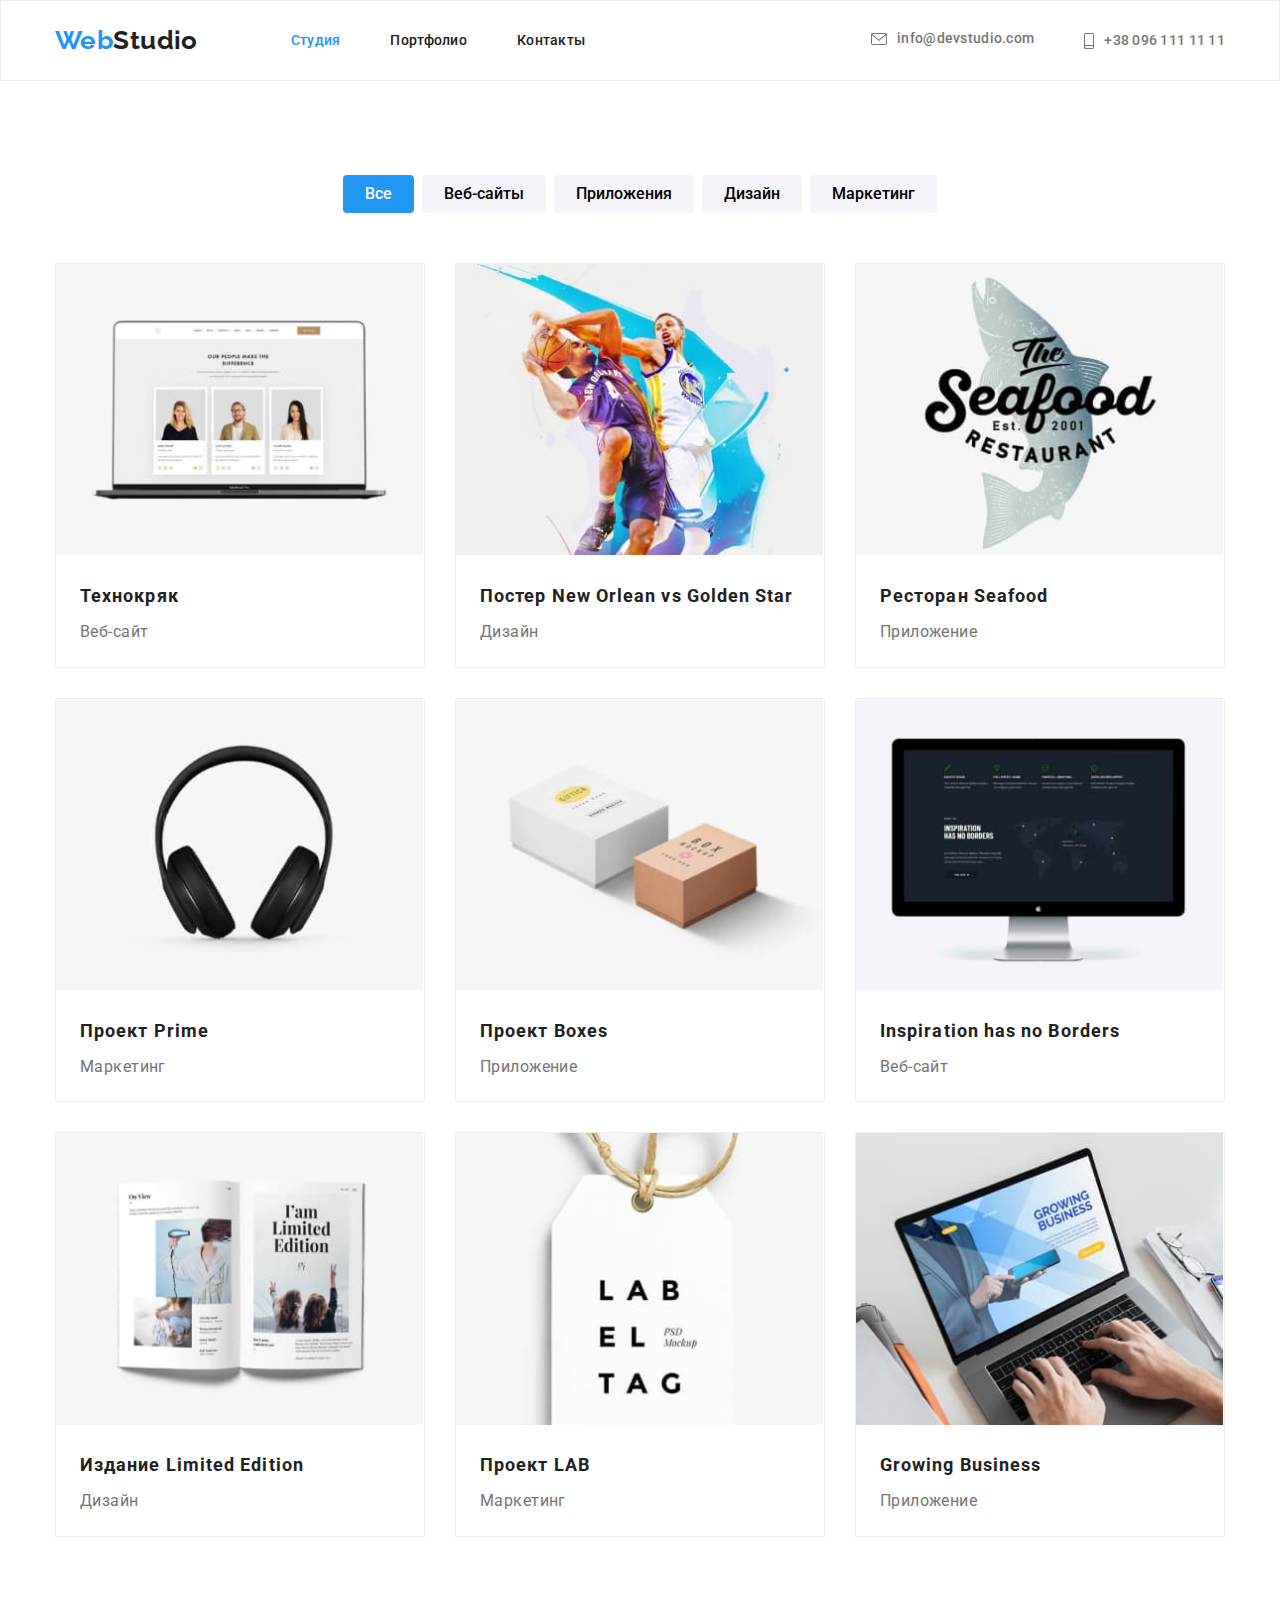
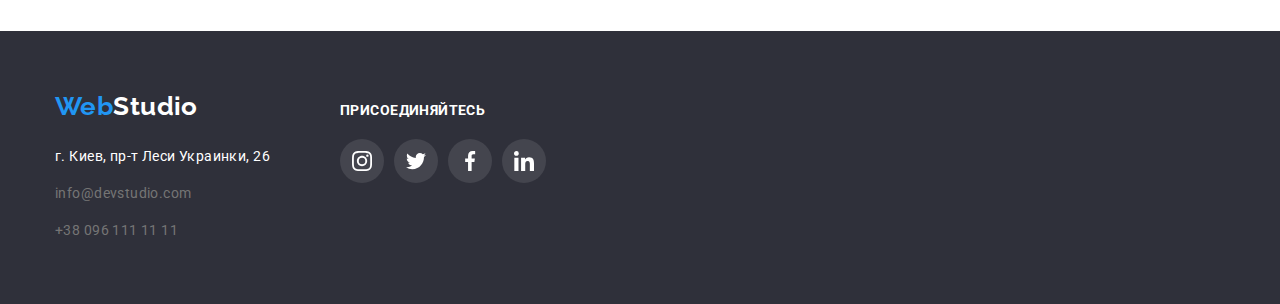
==== portfolio.html @ 89e28541 "add modal" ====
<!DOCTYPE html>
<html lang="en">

<head>
    <meta charset="UTF-8">
    <meta name="viewport" content="width=device-width, initial-scale=1.0">
    <link rel="stylesheet" href="https://cdnjs.cloudflare.com/ajax/libs/modern-normalize/1.0.0/modern-normalize.min.css" integrity="sha512-ISS7cAi1PEhQ8jnbJpJZMd29NlhNj4AWYyLOSp2CE/CsHxTCu+r+t0D2yoJudVrd0/8fTVPUVDzY5Tvli75u/g==" crossorigin="anonymous" referrerpolicy="no-referrer" />
    <link href="https://fonts.googleapis.com/css2?family=Raleway:wght@700&family=Roboto:ital,wght@0,400;0,500;0,700;0,900;1,400&display=swap" rel="stylesheet">
    <link rel="stylesheet" href="css/style.css">
    <title>WebStudio</title>
</head>

<body>
     <!--Шапка сайта-->
     <header class="header">
        <div class="container header__block">
            <a href="#" aria-label="WebStudio link" class="menu-logo logo-blue"><span>Web</span>Studio</a>
                <nav class="menu__body">
                    <ul class="menu__list">
                        <li class="menu__item ">
                            <a href="./index.html" class="menu__link menu-blue">Студия</a>
                        </li>
                        <li class="menu__item">
                            <a href="./portfolio.html" class="menu__link menu">Портфолио</a>
                        </li>
                        <li class="menu__item">
                            <a href="#" class="menu__link menu">Контакты</a>
                        </li>
                    </ul>
                </nav>
                <ul class="address__list">
                    <li class="address__item">
                        <a href="mailto:info@devstudio.com" class="address__link address-grey"><svg class="link-icon"  width="16" height="12">
                            <use href="./img/icon/symbol.svg#icon-envelope" class="icon" ></use>
                        </svg>info@devstudio.com</a>
                    </li>
                    <li class="address__item">
                        <a href="tel:+380961111111" class="address__link address-grey"><svg class="link-icon" width="10" height="16">
                            <use href="./img/icon/symbol.svg#icon-smartphone" ></use>
                        </svg>+38 096 111 11 11</a>
                    </li>
                </ul>
        </div>
    </header>
    <main class="main">
        <!--Меню-->
        <section class="section menu__button">
            <div class="container">
                <ul class="menu__button-list">
                    <li class="menu__button-item">
                        <button type="button" class="button-menu blue">Все</button>
                    </li>
                    <li class="menu__button-item">
                        <button type="button" class="button-menu">Веб-сайты</button>
                    </li>
                    <li class="menu__button-item">
                        <button type="button" class="button-menu">Приложения</button>
                    </li>
                    <li class="menu__button-item">
                        <button type="button" class="button-menu">Дизайн</button>
                    </li>
                    <li class="menu__button-item">
                        <button type="button" class="button-menu">Маркетинг</button>
                    </li>
                </ul>
            
        <!-- Примеры  -->
                <ul  class="exmaple__list">
                    <li  class="exmaple__item">
                        <a href="#" class="exmaple__item-link">
                            <div class="exmaple-box">
                                <img  src="./img/portfolio/img1.jpg" alt="фото Технокряк" width="370" hieght="294" />
                                <div class="exmaple-overlay">
                                    <p>Ресурс предлагает комплексные предложения с разным уровнем функционала и сервисов. Все это позволит посетителю получить исчерпывающие сведения о компании или частном лице.</p>
                                </div>
                            </div>
                        <h3 class="exmaple__item-title exmaple-link">Технокряк</h3>
                        <p class="elements__title-item exmaple-link">Веб-сайт</p>
                        </a>
                        
                    </li>
                    <li class="exmaple__item">
                        <a href="#" class="exmaple__item-link">
                            <div class="exmaple-box">
                            <img src="./img/portfolio/img2.jpg" alt="фото Постер New Orlean vs Golden Star" width="370" hieght="294" />
                            <div class="exmaple-overlay">
                                <p>Ресурс предлагает комплексные предложения с разным уровнем функционала и сервисов. Все это позволит посетителю получить исчерпывающие сведения о компании или частном лице.</p>
                            </div>
                            </div>
                            <h3 class="exmaple__item-title">Постер New Orlean vs Golden Star</h3>
                            <p class="elements__title-item">Дизайн</p>
                        </a>
                       
                    </li>
                    <li class="exmaple__item">
                        <a href="#" class="exmaple__item-link">
                            <div class="exmaple-box">
                            <img src="./img/portfolio/img3.jpg" alt="фото Ресторан Seafood" width="370" hieght="294" />
                            <div class="exmaple-overlay">
                                <p>Ресурс предлагает комплексные предложения с разным уровнем функционала и сервисов. Все это позволит посетителю получить исчерпывающие сведения о компании или частном лице.</p>
                            </div>
                            </div>
                            <h3 class="exmaple__item-title">Ресторан Seafood</h3>
                            <p class="elements__title-item">Приложение</p>
                            
                        </a>
                        
                    </li>
                    <li class="exmaple__item">
                        <a href="#" class="exmaple__item-link">
                            <div class="exmaple-box">
                            <img src="./img/portfolio/img4.jpg" alt="фото Проект Prime" width="370" hieght="294" />
                            <div class="exmaple-overlay">
                                <p>Ресурс предлагает комплексные предложения с разным уровнем функционала и сервисов. Все это позволит посетителю получить исчерпывающие сведения о компании или частном лице.</p>
                            </div>
                            </div>
                            <h3 class="exmaple__item-title">Проект Prime</h3>
                            <p class="elements__title-item">Маркетинг</p>
                        </a>
                    </li>
                    <li class="exmaple__item">
                        <a href="#" class="exmaple__item-link">
                            <div class="exmaple-box">
                            <img src="./img/portfolio/img5.jpg" alt="фото Проект Boxes" width="370" hieght="294" />
                            <div class="exmaple-overlay">
                                <p>Ресурс предлагает комплексные предложения с разным уровнем функционала и сервисов. Все это позволит посетителю получить исчерпывающие сведения о компании или частном лице.</p>
                            </div>
                            </div>
                            <h3 class="exmaple__item-title">Проект Boxes</h3>
                            <p class="elements__title-item">Приложение</p>
                        </a>
                      
                    </li>
                    <li class="exmaple__item">
                        <a href="#" class="exmaple__item-link">
                            <div class="exmaple-box">
                            <img src="./img/portfolio/img6.jpg" alt="фото Inspiration has no Borders" width="370" hieght="294" />
                            <div class="exmaple-overlay">
                                <p>Ресурс предлагает комплексные предложения с разным уровнем функционала и сервисов. Все это позволит посетителю получить исчерпывающие сведения о компании или частном лице.</p>
                            </div>
                            </div>
                            <h3 class="exmaple__item-title">Inspiration has no Borders</h3>
                            <p class="elements__title-item">Веб-сайт</p>
                        </a>
                       
                    </li>
                    <li class="exmaple__item">
                        <a href="#" class="exmaple__item-link">
                         <div class="exmaple-box">
                        <img src="./img/portfolio/img7.jpg" alt="фото Издание Limited Edition" width="370" hieght="294" />
                        <div class="exmaple-overlay">
                            <p>Ресурс предлагает комплексные предложения с разным уровнем функционала и сервисов. Все это позволит посетителю получить исчерпывающие сведения о компании или частном лице.</p>
                        </div>
                        </div>
                        <h3 class="exmaple__item-title">Издание Limited Edition</h3>
                        <p class="elements__title-item">Дизайн</p>
                        </a>
                    </li>
                    <li class="exmaple__item">
                        <a href="#" class="exmaple__item-link">
                        <div class="exmaple-box">    
                        <img src="./img/portfolio/img8.jpg" alt="фотоПроект LAB" width="370" hieght="294"/>
                        <div class="exmaple-overlay">
                            <p>Ресурс предлагает комплексные предложения с разным уровнем функционала и сервисов. Все это позволит посетителю получить исчерпывающие сведения о компании или частном лице.</p>
                        </div>
                        </div>
                        <h3 class="exmaple__item-title">Проект LAB</h3>
                        <p class="elements__title-item">Маркетинг</p>
                        </a>
                    </li>
                    <li class="exmaple__item">
                        <a href="#" class="exmaple__item-link">
                        <div class="exmaple-box">  
                        <img src="./img/portfolio/img9.jpg" alt="фото Growing Business" width="370" hieght="294" />
                        <div class="exmaple-overlay">
                            <p>Ресурс предлагает комплексные предложения с разным уровнем функционала и сервисов. Все это позволит посетителю получить исчерпывающие сведения о компании или частном лице.</p>
                        </div>
                        </div>
                        <h3 class="exmaple__item-title">Growing Business</h3>
                        <p class="elements__title-item">Приложение</p>
                        </a>
                    </li>
                </ul>
        </div> 
        </section>
    </main>
    <!--Футер-->
    <footer class="footer">
        <div class="container ">
            <address class="footer__address">
                <div class="primary-list">
                    <a href="" aria-label="WebStudio link" class="footer-logo logo-blue"><span>Web</span>Studio</a>
                    <ul class="footer__address__list">
                        <li class="footer__address__item">
                            <a href="https://goo.gl/maps/piqngm7oDQpEDh6u6" target="_blank" rel="noopener nofollow noreferrer" class="footer-white">г. Киев, пр-т Леси Украинки, 26</a>
                        </li>
                        <li class="footer__address__item">
                            <a href="mailto:info@devstudio.com" class="footer-grey">info@devstudio.com</a>
                        </li>
                        <li class="footer__address__item">
                            <a href="tel:+380961111111" class="footer-grey">+38 096 111 11 11</a>
                        </li>
                    </ul>
                </div>
                <div class="add-to-us">
                    <p class="add-to-us-title">присоединяйтесь</p>
                    <ul class="add-to-us-list">
                        <li class="add-to-us-item"><a href="#" class="add-to-us-link"><svg class="icon-link footer-color-link">
                            <use href="./img/icon/symbol.svg#icon-instagram-2" ></use>
                        </svg></a></li>
                        <li class="add-to-us-item"><a href="#" class="add-to-us-link "><svg class="icon-link footer-color-link">
                            <use href="./img/icon/symbol.svg#icon-twitter-1" ></use>
                        </svg></a></li>
                        <li class="add-to-us-item"><a href="#" class="add-to-us-link "><svg class="icon-link footer-color-link">
                            <use href="./img/icon/symbol.svg#icon-facebook-1" ></use>
                        </svg></a></li>
                        <li class="add-to-us-item"><a href="#" class="add-to-us-link "><svg class="icon-link footer-color-link">
                            <use href="./img/icon/symbol.svg#icon-linkedin-1" ></use>
                        </svg></a></li>
                    </ul>   
                </div>
            </address>
        </div>
    </footer>

</body>

</html>
---- css/style.css ----
*,*::before,*::after{
    padding: 0;
    margin: 0;
    border: 0;
    box-sizing: border-box;
}
:root {
    --brand-color:  #2196F3;
    --fon-color: #2F303A;
    --fonts-title-color: #212121;
    --fonts-color: #757575;
    --white-color: #fff;
    --background-fon-button:#F5F4FA;
     --fons-icon-color:#AFB1B8;
}
.section{
    padding: 94px 0;
}
body {
    font-family: 'Roboto';
    font-size: 14px;
    line-height: 2;
    letter-spacing: 0.03em;
    color: var(--fonts-color);
}
a{
    text-decoration: none;
}
ul,ol,li{
    list-style: none;
}
h1,h2,h3,h4,h5,h6,p{
    margin-top: 0;
    margin-bottom: 0;
}
img{
    display: block;
    height: auto;
    width: 100%;
}

/* ==================================================== */
/* ==================================================== */
.container{
    max-width: 1200px;
    margin: 0px auto;
    padding: 0px 15px;
}
.header{
    padding: 24px 0;
   border: 1px solid #ECECEC;
}
.header__block{
    display: flex;
    align-items:center;
}

/* ==================================================== */
/* ==================================================== */
.hero{
    padding: 200px 0px;
    text-align: center;
}

.footer{
    background-color: var(--fon-color);
}
.overlay{
    max-width: 1600px;
    height: 600px;
    margin: auto;
   background-color: #C4C4C4;;
    background-image: linear-gradient(
        to right,
         rgba(47, 48, 58, 0.4),
         rgba(47, 48, 58, 0.4) ),url(../img/bgi.jpg);
        background-repeat: no-repeat;
        background-position: center;
        background-size: cover;

}
/* ==================================================== */
/* ==================================================== */

.what-we-do{
    padding-top: 0px;
}
.what-we-do-wrapper{
    position: relative;
}
.what-we-do-wrapper::before{
    content: '';
    display: inline-block;
    position: absolute;
    width: 370px;
	height: 70px;
	left: 0;
	bottom: 0;
   opacity: 1;
    background: rgba(47, 48, 58, 0.8);
}
.about-us__list{
    display: flex;
    justify-content: center;
    
}

.about-us__item{


}
.about-us__list-link{
display: flex;
justify-content: center;
align-items: center;
width: 270px;
height: 120px;
background: #F5F4FA;
border-radius: 4px;
margin-bottom: 30px;
}
.about-us__list-icon{
    width: 70px;
    height: 70px;
}
.about-us__item{
    max-width: 270px;
    
}

.about-us__item:not(:last-child){
    margin: 0px 30px 0px 0px;
}
/* ========================title============================ */
/* ======================================================== */
.subtitle{
    font-style: normal;
    font-weight: 700;
    font-size: 14px;
    line-height: 1.2;
    text-transform: uppercase;
}
.about-us__title {
    color: var(--fonts-title-color);
}
.what-we-do__title{
    color: var(--white-color);
    display: block;
    position: absolute;
    left: 0;
    bottom:0;
    padding: 27px 82px; 
   
}
.about-us__title:not(:last-child){
    margin: 0px 0px 10px 0px;
}
.our-team__title{
    font-weight: 500;
    font-size: 16px;
    line-height: 1.2;
    color: var(--fonts-title-color);
    
 }
 .our-team__title:not(:last-child){
  padding: 30px 0px 10px 0px;
 }
 .elements__title{
    font-size: 16px;
    line-height: 1.2;
    text-align: center;
    margin-bottom: 16px;
}

.elements__title-item{
    font-size: 16px;
    line-height: 1.8; 
}
.add-to-us-title{
    width: 144px;
    height: 16px;

    font-weight: 700;
    font-size: 14px;
    line-height: 1.14;
    letter-spacing: 0.03em;
    text-transform: uppercase;

    color: var(--white-color);
}
.title-block_text{
    width: 693px;
    margin-left: auto;
    margin-right: auto;
    margin-bottom: 30px;
}
.title-block_text{
    font-weight: 900;
    font-size: 44px;
    line-height: 1.4;
    letter-spacing: 0.06em;
    text-transform: uppercase;
    color: var(--white-color);
    
}
.block-text__title{
    font-size: 36px;
    line-height: 1.2;
    color: var(--fonts-title-color);
    text-align: center;
    margin-bottom: 50px;
}

.exmaple__item-title{
    font-size: 18px;
    line-height: 2;
    letter-spacing: 0.06em;
    color:var(--fonts-title-color);
}
/* ==================================================== */
/* ==================================================== */

.what-we-do__list, .our-team__list{
    display: flex;
}
.what-we-do__item:not(:last-child),.our-team__item:not(:last-child) {
    margin: 0px 30px 0px 0px;
}

/* ==================================================== */
/* ==================================================== */


.our-team__item{
    background-color: #fff;
}
.our-team{
    text-align: center;
    background-color: var(--background-fon-button);

}

.our-team__item{
    box-shadow: 0px 1px 3px rgba(0, 0, 0, 0.12), 0px 1px 1px rgba(0, 0, 0, 0.14), 0px 2px 1px rgba(0, 0, 0, 0.2);
    border-radius: 0px 0px 4px 4px;
}

.elements__title-item{
    color: var(--fonts-color);
}
.exmaple__item-link{
    display: block;
}
.exmaple-link{
    display: block;
}
.our-team-elements{
    padding: 0px 0px 0px 0px;
}
/* ==================================================== */
/* ==================================================== */

.footer{
    padding: 60px 0;
}
 .footer-white{
     cursor: default;
     line-height: 1.7;
   color: var(--white-color);
 } 
 
 .address, .footer__address{
     font-style: normal;
 }

 .footer__address__item:not(:last-child){
     margin-bottom: 9px;
 }

 .footer-logo{
    display: block;
    margin-bottom: 20px;
  color:var(--white-color);
 }
 .footer-white{
    font-style: normal;
    line-height: 1.7;
  color: var(--white-color);
}
.footer-grey{
    color: var(--fonts-color);
}
/* ======================button============================== */
/* ========================================================= */
.button-blue{
    border-radius: 4px;
    font-weight: 700;
    font-size: 16px;
    line-height: 1.9;
    letter-spacing: 0.06em;
    color:var(--white-color);
    background: var(--brand-color);
    padding: 10px 32px;
    cursor: pointer; 
   
}

 .button-menu_blue{
    background: var(--brand-color);
    color: var(--white-color);
 }
.button-menu{
    font-family: inherit;
    font-weight: 500;
    font-size: 16px;
    line-height: 1.6;
    background: var(--background-fon-button);
    border-radius: 4px;
    cursor: pointer;
    padding: 6px 22px;
   
}
.menu__button-list{
    display: flex;
    justify-content: center;
   margin-bottom: 50px;
}
.menu__button-item:not(:last-child){
    margin: 0px 8px 0px 0px;
}

 /* ==================================================== */
/* ==================================================== */
.menu__body{
    margin-right: auto;
}
.menu__list{
    display: flex;
 }
.menu__item:not(:last-child){
   margin: 0px 50px 0px 0px;
 }

.menu-blue{
        color: var(--brand-color);
}

.menu{
    font-weight: 500;
    line-height: 1.2px;
    letter-spacing: 0.02em;
    color: var(--fonts-title-color);
}
.menu-logo, .footer-logo{
    font-family: 'Raleway';
    font-style: normal;
    font-weight: 700;
    font-size: 26px;
    line-height: 1.2;
   }
.menu-logo{
    color: var(--fonts-title-color);
    margin-right: 93px;
}
 /* ========================hover============================ */
/* ========================================================= */

.menu__link:hover,.address__link:hover,.grey:hover, .address__link:hover,.address__link:hover .link-icon,
.menu__link:focus,.address__link:focus,.grey:focus, .address__link:focus,.address__link:focus .link-icon{
    color: var(--brand-color);
    fill: var(--brand-color);
    transition: transform 250ms cubic-bezier(0.4, 0, 0.2, 1) ;
}
.exmaple__item-link:hover,.exmaple__item-link:focus{
    box-shadow: 0px 1px 3px rgba(0, 0, 0, 0.12), 0px 1px 1px rgba(0, 0, 0, 0.14), 0px 2px 1px rgba(0, 0, 0, 0.2);
    border-radius: 0px 0px 4px 4px;
    transition: transform 250ms cubic-bezier(0.4, 0, 0.2, 1) ;
}
.button-blue:hover, .button-blue:focus, .button-blue:active{
    background:#085fa7;
    transition: transform 250ms cubic-bezier(0.4, 0, 0.2, 1) ;
}

 .button-menu:hover,.button-menu:focus{
    background: var(--brand-color);
    color: var(--white-color);
    transition: transform 250ms cubic-bezier(0.4, 0, 0.2, 1) ;
 }
.icons-item-link:hover,.icons-item-link:hover .icon-link,
.icons-item-link:focus,.icons-item-link:focus .icon-link {
    background-color:var(--brand-color);
    fill: var(--white-color);
    transition: transform 250ms cubic-bezier(0.4, 0, 0.2, 1) ;
}
.add-to-us-link:hover,.add-to-us-link:focus{
   background-color:var(--brand-color);
   transition: transform 250ms cubic-bezier(0.4, 0, 0.2, 1) ;
}
.primary-clients-item-link:hover, .primary-clients-item-link:focus{
    border: 1px solid var(--brand-color);
    fill: var(--brand-color);
    transition: transform 250ms cubic-bezier(0.4, 0, 0.2, 1) ;
}
.menu__link:hover::after{
	/* opacity: 1; */
	transform: scaleX(1);
    transition: transform 250ms cubic-bezier(0.4, 0, 0.2, 1) ;
}
/* ==================================================== */
/* ==================================================== */
.exmaple__list{
   display: flex;
   flex-wrap: wrap;
   gap: 30px;
}
.exmaple__item{
    flex-basis: calc((100% - 60px) / 3);
    border: solid 1px #EEEEEE;
}
.exmaple__item:hover{

}
.address__item:not(:last-child){
margin: 0px 50px 0px 0px;
}
 /* ==================================================== */
/* ==================================================== */


.menu__link,.address__link{
    font-style: normal;
    font-weight: 500;
    line-height: 1.2px;
    letter-spacing: 0.02em;
}
 /* =======================after&before============================ */
/* =============================================================== */
.menu__link{
    position:relative;
    display: block;
}
.menu__link::after{
    position: absolute;
    content: '';
    display: block;
    left: 0;
    bottom: -40px;
    width: 100%;
    height: 4px;
    border-radius: 4px;
    background-color: var(--brand-color);
    /* opacity: 0; */
    transform: scaleX(0);
    transition: transform 250ms cubic-bezier(0.4, 0, 0.2, 1) ;

}
.exmaple-box{
    position: relative;
    width: 367px;
    height: 294px;
    overflow: hidden;
}
.exmaple-overlay{
    position: absolute;
    top: 0;
	left: 0;
	width: 100%;
	height: 100%;
	background-color: rgba(33, 150, 243, 0.9);
    transform: translateY(100%);
	transition: transform 250ms ease;
}
.exmaple-overlay > p{
    padding: 63px 24px;
    color: var(--white-color);
}
.exmaple-box:hover .exmaple-overlay {
	transform: translateY(0);
  }
/* ==================================================== */
/* ==================================================== */

.logo-blue span{
   color: var(--brand-color);
}
.address-grey{
  color: var(--fonts-color);
}

.blue{
    background-color: var(--brand-color);
    color:var(--white-color);
}

.header-block{
    text-align: center;
    margin: 0px 0px 50px 0px;
}

.exmaple__item-title{
    margin: 20px 0px 4px 24px;
}

.elements__title-item{
    padding: 0px 0px 20px 24px;
}

.our-team__list{
   display: flex;   
 
}
.icons-item-link{
    display: block;
    padding: 12px;
    width: 44px;
    height:44px;
    border-radius: 50%;
    color: var(--fonts-color);
}
.add-to-us-link{
    display: block;
    padding: 12px;
    width: 44px;
    height:44px;
    border-radius: 50%;
    color: var(--white-color);
    background: rgba(255, 255, 255, 0.1);
}

.icons{
display: flex;
margin-bottom: 30px;
justify-content: center;

}
.icons-item, .add-to-us-item{
    margin-right: 10px;
    
}
.icon-link{
    width: 20px;
    height:20px;
   fill: var(--fons-icon-color);
}
.footer-color-link{
    fill: var(--white-color);
}
.address__list{
    display: flex;
}
.address__link{
    display: flex;
    align-items: center;
   
}
.link-icon{
    margin-right: 10px;
 fill: var(--fonts-color);
}
.primary-clients-list{
    display: flex;
    flex-wrap: wrap;
    gap: 30px;
}
.primary-clients-item{
    width: calc((100% - 150px)/6);
    min-height: 92px;
   
}
.primary-clients-item-link{
    border: 1px solid #AFB1B8;
    border-radius: 4px;
   display: flex;
   align-items: center;
   justify-content: center;
   min-height: 92px;
   color: var(--fons-icon-color);
   fill: var(--fons-icon-color);
}
.clients-link{
    display: block;
}

.add-to-us-list{
    display: flex;
}
.add-to-us-title{
    margin-bottom: 20px;
}
.footer__address{
   display: flex;
}

.primary-list{
    margin-right: 70px;
}

.add-to-us{
   padding-top: 12px;
    
}
/* =====================backdrop=============================== */
/* =========================================================== */
.backdrop{
    position: fixed;
    left: 0;
    top: 0;
    width: 100%;
    height: 100%; 
    z-index: 100;   
    
    background: rgba(0, 0, 0, 0.2);
    transition: opacity 500ms linear, visibility 500ms linear;
} 
.backdrop.is-hidden{
    opacity: 0;
    visibility: hidden;
    pointer-events: none;
}
.backdrop.is-hidden .modal{
    transform:translate(-50%, -50%) scale(1.1);
}
.modal{
    position: absolute;
    top: 50%;
    left: 50%;
   
    width: 528px;
    height: 581px;
  
    background: #FFFFFF;
    box-shadow: 0px 1px 3px rgba(0, 0, 0, 0.12), 0px 1px 1px rgba(0, 0, 0, 0.14), 0px 2px 1px rgba(0, 0, 0, 0.2);
    border-radius: 4px;
    
    transform: translate(-50%, -50%) scale(1);
    transition: transform 250ms cubic-bezier(0.4, 0, 0.2, 1) ;
}
.close-bnt{
    position: absolute;
    top: 10px;
    right: 10px;
    display: flex;
    /* justify-content: center;
    align-items: center; */

    background-color:transparent;
    width: 30px;
    height: 30px;
    border-radius: 50%;
    border: 1px solid rgba(0, 0, 0, 0.1);

    padding: 6px;
}
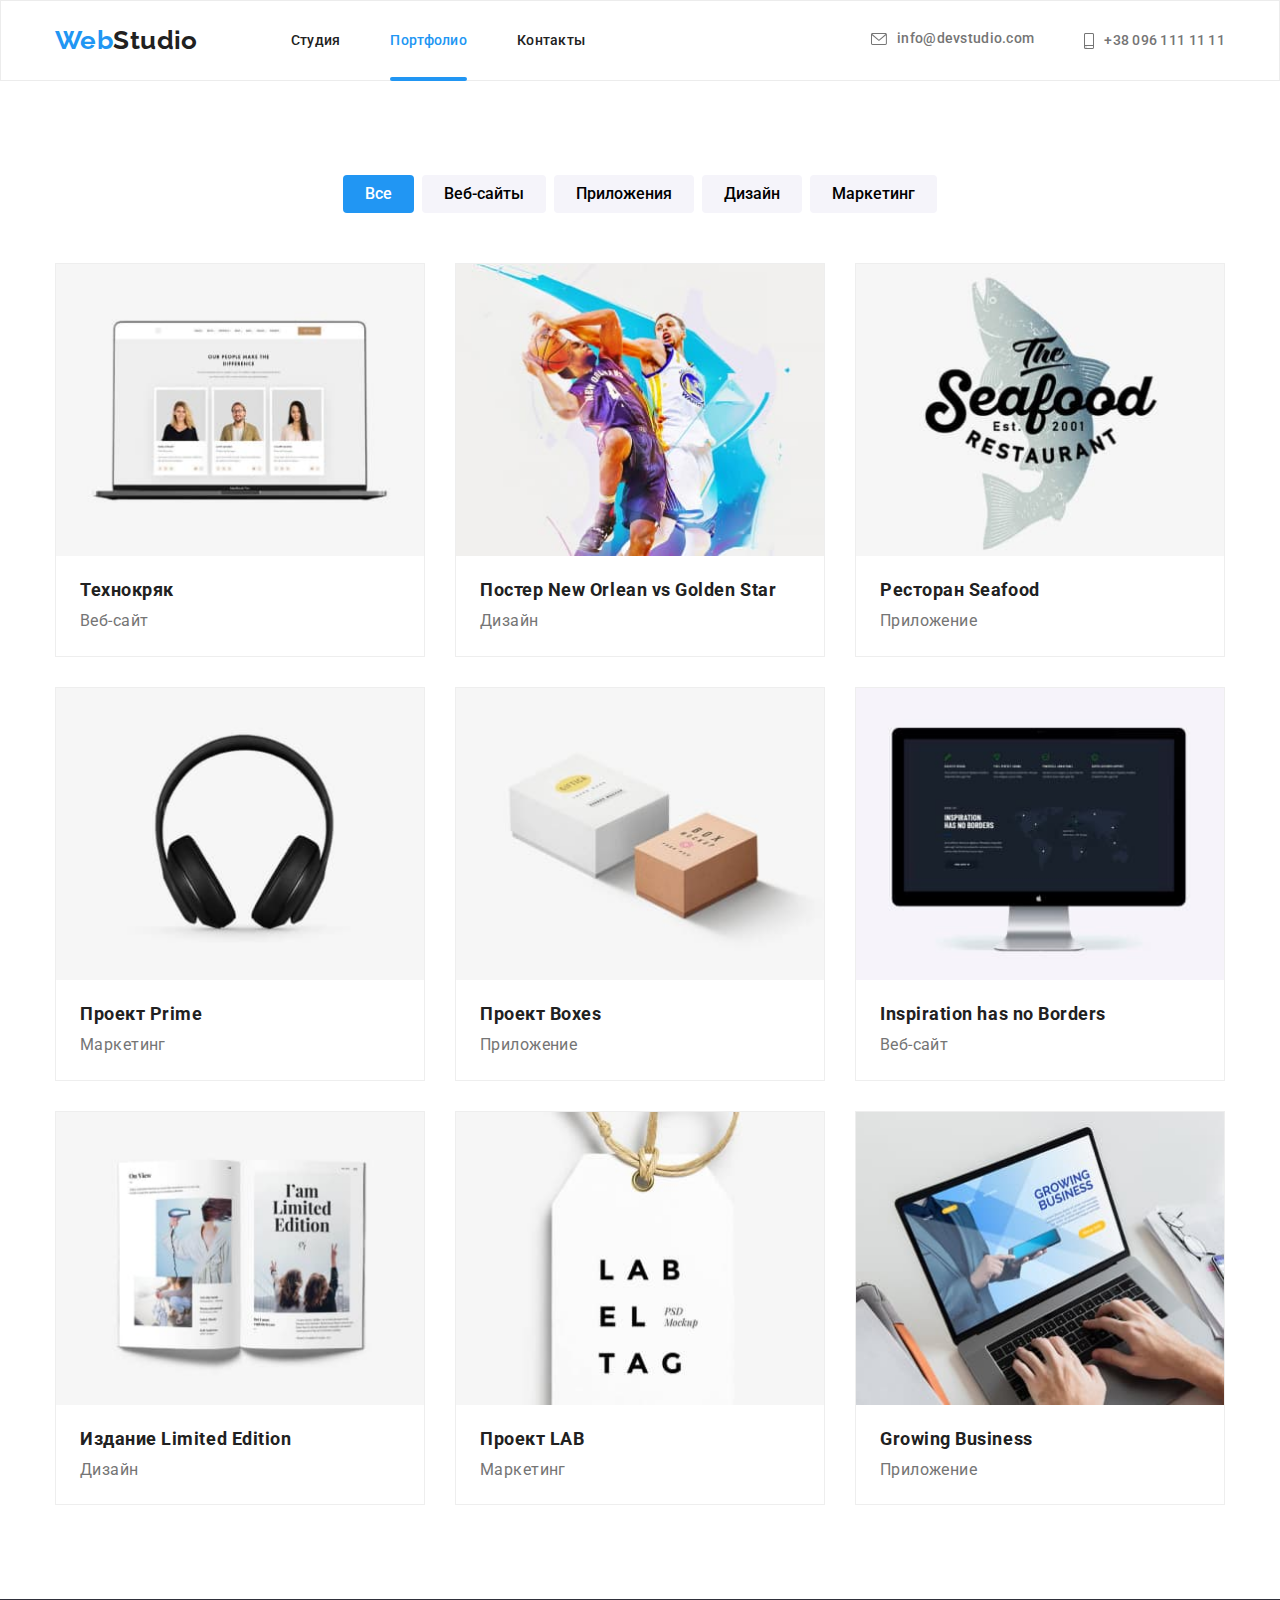
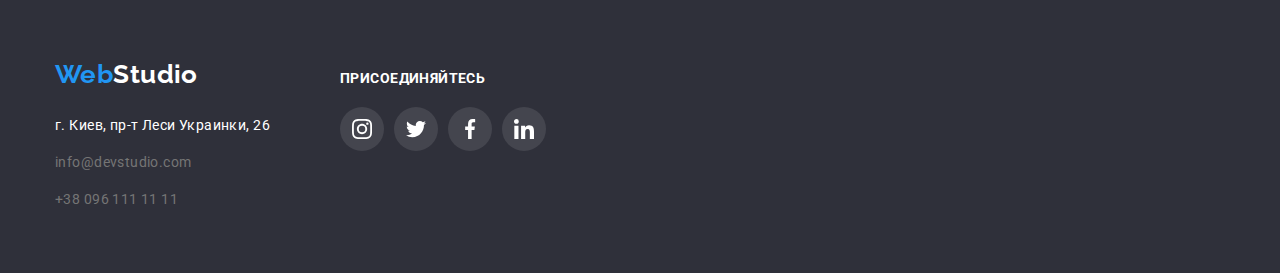
==== commit bc611615: "add overlay" ====
--- a/portfolio.html
+++ b/portfolio.html
@@ -18,10 +18,10 @@
                 <nav class="menu__body">
                     <ul class="menu__list">
                         <li class="menu__item ">
-                            <a href="./index.html" class="menu__link menu-blue">Студия</a>
+                            <a href="./index.html" class="menu__link menu">Студия</a>
                         </li>
                         <li class="menu__item">
-                            <a href="./portfolio.html" class="menu__link menu">Портфолио</a>
+                            <a href="./portfolio.html" class="menu__link menu-blue">Портфолио</a>
                         </li>
                         <li class="menu__item">
                             <a href="#" class="menu__link menu">Контакты</a>
@@ -173,7 +173,7 @@
                         <div class="exmaple-box">  
                         <img src="./img/portfolio/img9.jpg" alt="фото Growing Business" width="370" hieght="294" />
                         <div class="exmaple-overlay">
-                            <p>Ресурс предлагает комплексные предложения с разным уровнем функционала и сервисов. Все это позволит посетителю получить исчерпывающие сведения о компании или частном лице.</p>
+                            <p class="exmaple__item-title">Ресурс предлагает комплексные предложения с разным уровнем функционала и сервисов. Все это позволит посетителю получить исчерпывающие сведения о компании или частном лице.</p>
                         </div>
                         </div>
                         <h3 class="exmaple__item-title">Growing Business</h3>
--- a/css/style.css
+++ b/css/style.css
@@ -12,6 +12,7 @@
     --white-color: #fff;
     --background-fon-button:#F5F4FA;
      --fons-icon-color:#AFB1B8;
+     --transition-color: 250ms cubic-bezier(0.4, 0, 0.2, 1) ;;
 }
 .section{
     padding: 94px 0;
@@ -263,11 +264,7 @@
 .footer{
     padding: 60px 0;
 }
- .footer-white{
-     cursor: default;
-     line-height: 1.7;
-   color: var(--white-color);
- } 
+ 
  
  .address, .footer__address{
      font-style: normal;
@@ -286,9 +283,11 @@
     font-style: normal;
     line-height: 1.7;
   color: var(--white-color);
+  transition: color var(--transition-color);
 }
 .footer-grey{
     color: var(--fonts-color);
+    transition: color var(--transition-color);
 }
 /* ======================button============================== */
 /* ========================================================= */
@@ -302,11 +301,13 @@
     background: var(--brand-color);
     padding: 10px 32px;
     cursor: pointer; 
+    transition: background-color var(--transition-color), color var(--transition-color);
    
 }
 
  .button-menu_blue{
     background: var(--brand-color);
+
     color: var(--white-color);
  }
 .button-menu{
@@ -318,6 +319,7 @@
     border-radius: 4px;
     cursor: pointer;
     padding: 6px 22px;
+   transition: color var(--transition-color);
    
 }
 .menu__button-list{
@@ -369,43 +371,39 @@
 .menu__link:focus,.address__link:focus,.grey:focus, .address__link:focus,.address__link:focus .link-icon{
     color: var(--brand-color);
     fill: var(--brand-color);
-    transition: transform 250ms cubic-bezier(0.4, 0, 0.2, 1) ;
+   
 }
 .exmaple__item-link:hover,.exmaple__item-link:focus{
     box-shadow: 0px 1px 3px rgba(0, 0, 0, 0.12), 0px 1px 1px rgba(0, 0, 0, 0.14), 0px 2px 1px rgba(0, 0, 0, 0.2);
     border-radius: 0px 0px 4px 4px;
-    transition: transform 250ms cubic-bezier(0.4, 0, 0.2, 1) ;
+   
 }
 .button-blue:hover, .button-blue:focus, .button-blue:active{
     background:#085fa7;
-    transition: transform 250ms cubic-bezier(0.4, 0, 0.2, 1) ;
+   
 }
 
  .button-menu:hover,.button-menu:focus{
     background: var(--brand-color);
     color: var(--white-color);
-    transition: transform 250ms cubic-bezier(0.4, 0, 0.2, 1) ;
+   
  }
 .icons-item-link:hover,.icons-item-link:hover .icon-link,
 .icons-item-link:focus,.icons-item-link:focus .icon-link {
     background-color:var(--brand-color);
     fill: var(--white-color);
-    transition: transform 250ms cubic-bezier(0.4, 0, 0.2, 1) ;
+   
 }
 .add-to-us-link:hover,.add-to-us-link:focus{
    background-color:var(--brand-color);
-   transition: transform 250ms cubic-bezier(0.4, 0, 0.2, 1) ;
+  
 }
 .primary-clients-item-link:hover, .primary-clients-item-link:focus{
     border: 1px solid var(--brand-color);
     fill: var(--brand-color);
-    transition: transform 250ms cubic-bezier(0.4, 0, 0.2, 1) ;
-}
-.menu__link:hover::after{
-	/* opacity: 1; */
-	transform: scaleX(1);
-    transition: transform 250ms cubic-bezier(0.4, 0, 0.2, 1) ;
-}
+   
+}
+
 /* ==================================================== */
 /* ==================================================== */
 .exmaple__list{
@@ -432,6 +430,8 @@
     font-weight: 500;
     line-height: 1.2px;
     letter-spacing: 0.02em;
+    transition: color 250ms cubic-bezier(0.4, 0, 0.2, 1) ;
+
 }
  /* =======================after&before============================ */
 /* =============================================================== */
@@ -449,23 +449,47 @@
     height: 4px;
     border-radius: 4px;
     background-color: var(--brand-color);
-    /* opacity: 0; */
+    /* opacity: 1; */
     transform: scaleX(0);
-    transition: transform 250ms cubic-bezier(0.4, 0, 0.2, 1) ;
-
+    /* transition: transform 250ms cubic-bezier(0.4, 0, 0.2, 1) ; */
+
+}
+.menu__link:hover::after{
+	/* opacity: 1; */
+	transform: scaleX(1);
+}
+.menu-blue::after{
+    position: absolute;
+    content: '';
+    display: block;
+    left: 0;
+    bottom: -40px;
+    width: 100%;
+    height: 4px;
+    border-radius: 4px;
+    background-color: var(--brand-color);
+   
+    transform: scaleX(1);
 }
 .exmaple-box{
     position: relative;
-    width: 367px;
-    height: 294px;
+    width: 100%;
+    height: 100%;
     overflow: hidden;
+}
+.exmaple__item-title{
+    font-size: 18px;
+    
+    line-height: 1.5;
+    letter-spacing: 0.03em;
+
 }
 .exmaple-overlay{
     position: absolute;
     top: 0;
 	left: 0;
 	width: 100%;
-	height: 100%;
+	height: 101%;
 	background-color: rgba(33, 150, 243, 0.9);
     transform: translateY(100%);
 	transition: transform 250ms ease;
@@ -541,9 +565,11 @@
     width: 20px;
     height:20px;
    fill: var(--fons-icon-color);
+ transition: color var(--transition-color);
 }
 .footer-color-link{
     fill: var(--white-color);
+    
 }
 .address__list{
     display: flex;
@@ -579,6 +605,7 @@
 }
 .clients-link{
     display: block;
+    transition: color var(--transition-color);
 }
 
 .add-to-us-list{
@@ -637,8 +664,8 @@
 }
 .close-bnt{
     position: absolute;
-    top: 10px;
-    right: 10px;
+    top: 8px;
+    right: 8px;
     display: flex;
     /* justify-content: center;
     align-items: center; */
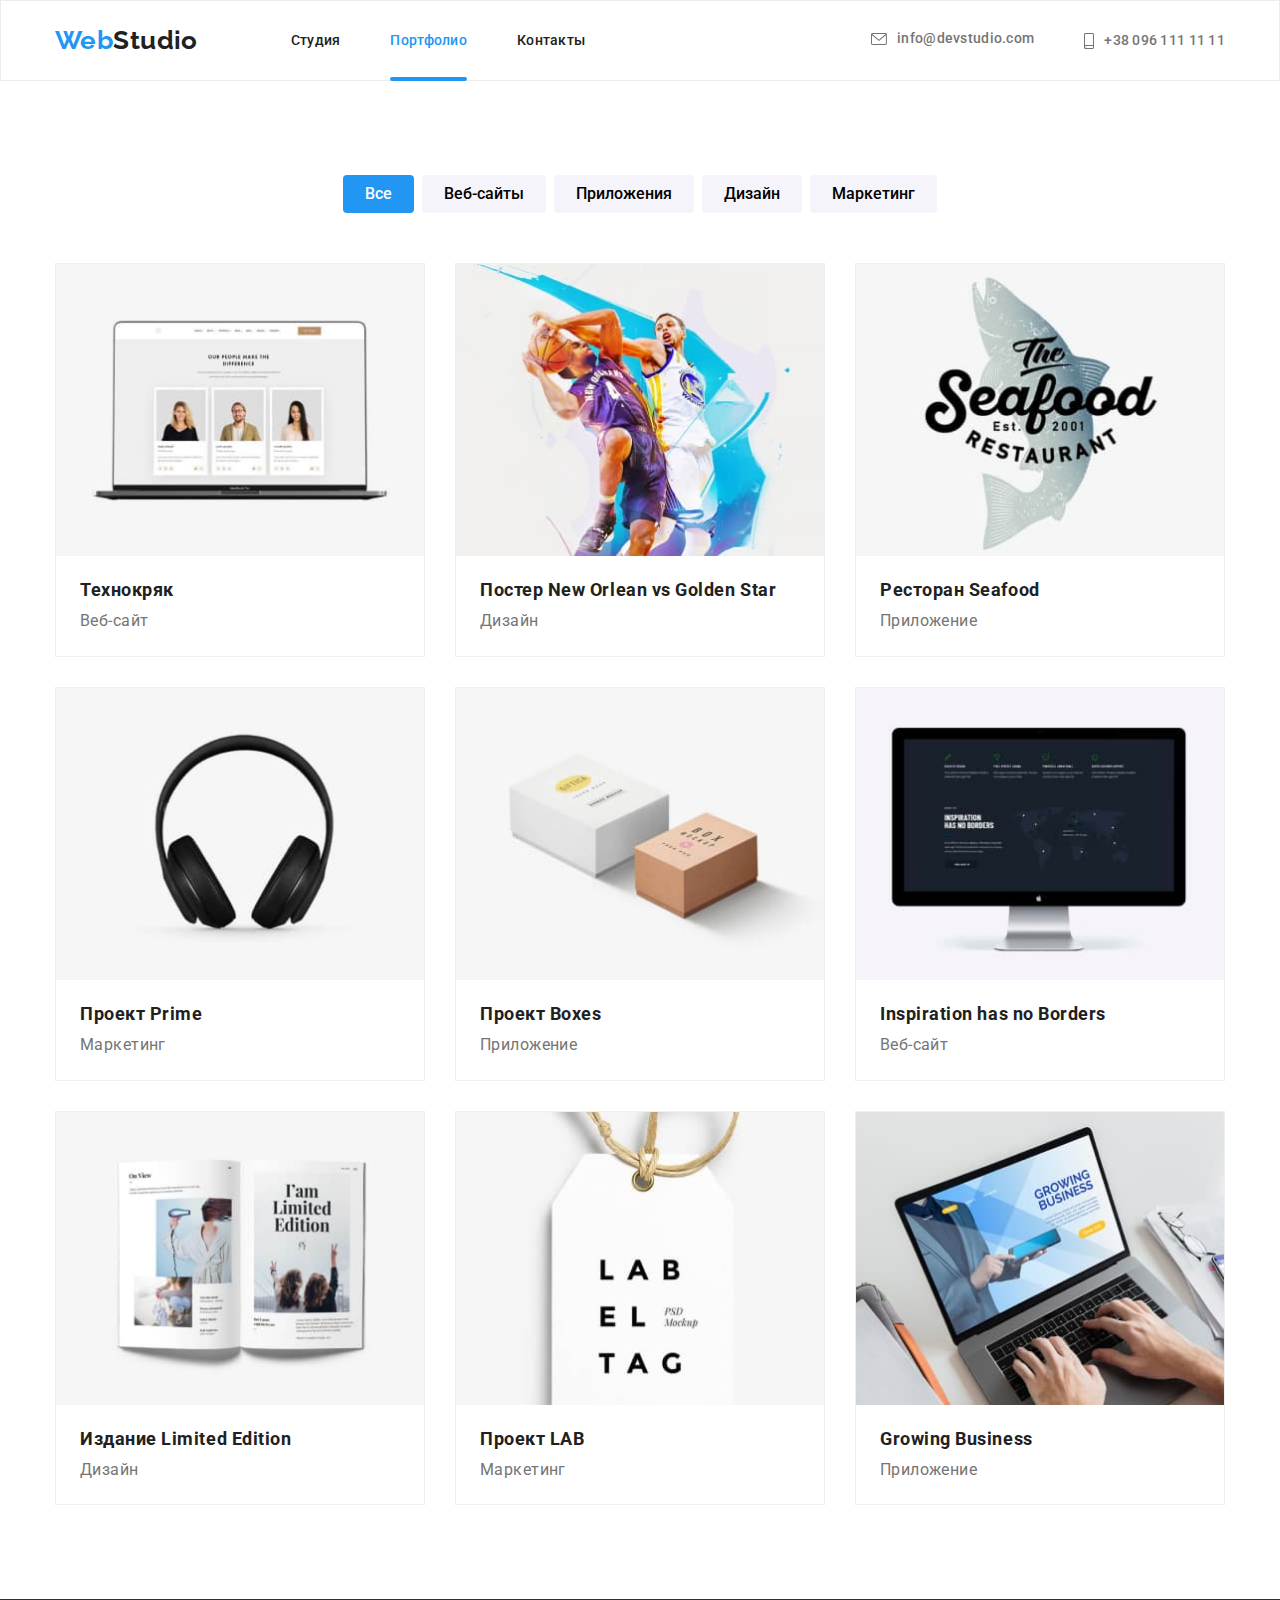
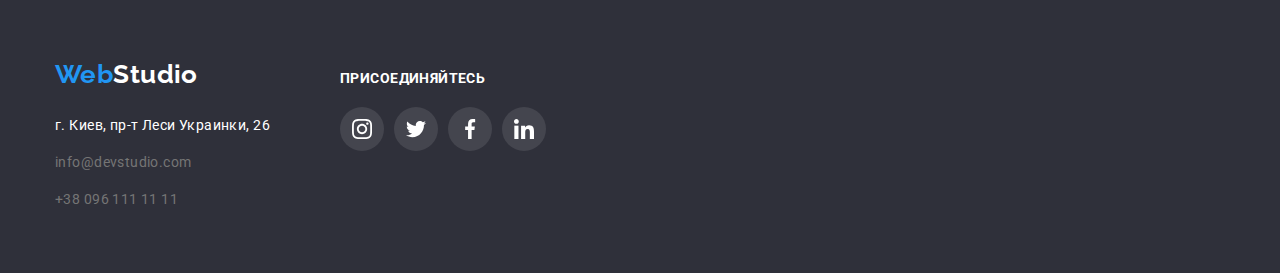
==== commit 2da1db3f: "add sprite" ====
--- a/portfolio.html
+++ b/portfolio.html
@@ -11,8 +11,8 @@
 </head>
 
 <body>
-     <!--Шапка сайта-->
-     <header class="header">
+      <!--Шапка сайта-->
+      <header class="header">
         <div class="container header__block">
             <a href="#" aria-label="WebStudio link" class="menu-logo logo-blue"><span>Web</span>Studio</a>
                 <nav class="menu__body">
@@ -30,13 +30,13 @@
                 </nav>
                 <ul class="address__list">
                     <li class="address__item">
-                        <a href="mailto:info@devstudio.com" class="address__link address-grey"><svg class="link-icon"  width="16" height="12">
-                            <use href="./img/icon/symbol.svg#icon-envelope" class="icon" ></use>
+                        <a href="mailto:info@devstudio.com" class="address__link address-grey" ><svg class="link-icon"  width="16" height="12">
+                            <use href="./img/icon/sprite.svg#icon-envelope" class="icon" ></use>
                         </svg>info@devstudio.com</a>
                     </li>
                     <li class="address__item">
                         <a href="tel:+380961111111" class="address__link address-grey"><svg class="link-icon" width="10" height="16">
-                            <use href="./img/icon/symbol.svg#icon-smartphone" ></use>
+                            <use href="./img/icon/sprite.svg#icon-smartphone" ></use>
                         </svg>+38 096 111 11 11</a>
                     </li>
                 </ul>
@@ -206,19 +206,20 @@
                     <p class="add-to-us-title">присоединяйтесь</p>
                     <ul class="add-to-us-list">
                         <li class="add-to-us-item"><a href="#" class="add-to-us-link"><svg class="icon-link footer-color-link">
-                            <use href="./img/icon/symbol.svg#icon-instagram-2" ></use>
+                            <use href="./img/icon/sprite.svg#icon-instagram" ></use>
                         </svg></a></li>
                         <li class="add-to-us-item"><a href="#" class="add-to-us-link "><svg class="icon-link footer-color-link">
-                            <use href="./img/icon/symbol.svg#icon-twitter-1" ></use>
+                            <use href="./img/icon/sprite.svg#icon-twitter" ></use>
                         </svg></a></li>
                         <li class="add-to-us-item"><a href="#" class="add-to-us-link "><svg class="icon-link footer-color-link">
-                            <use href="./img/icon/symbol.svg#icon-facebook-1" ></use>
+                            <use href="./img/icon/sprite.svg#icon-facebook" ></use>
                         </svg></a></li>
                         <li class="add-to-us-item"><a href="#" class="add-to-us-link "><svg class="icon-link footer-color-link">
-                            <use href="./img/icon/symbol.svg#icon-linkedin-1" ></use>
+                            <use href="./img/icon/sprite.svg#icon-linkedin" ></use>
                         </svg></a></li>
                     </ul>   
                 </div>
+                
             </address>
         </div>
     </footer>
